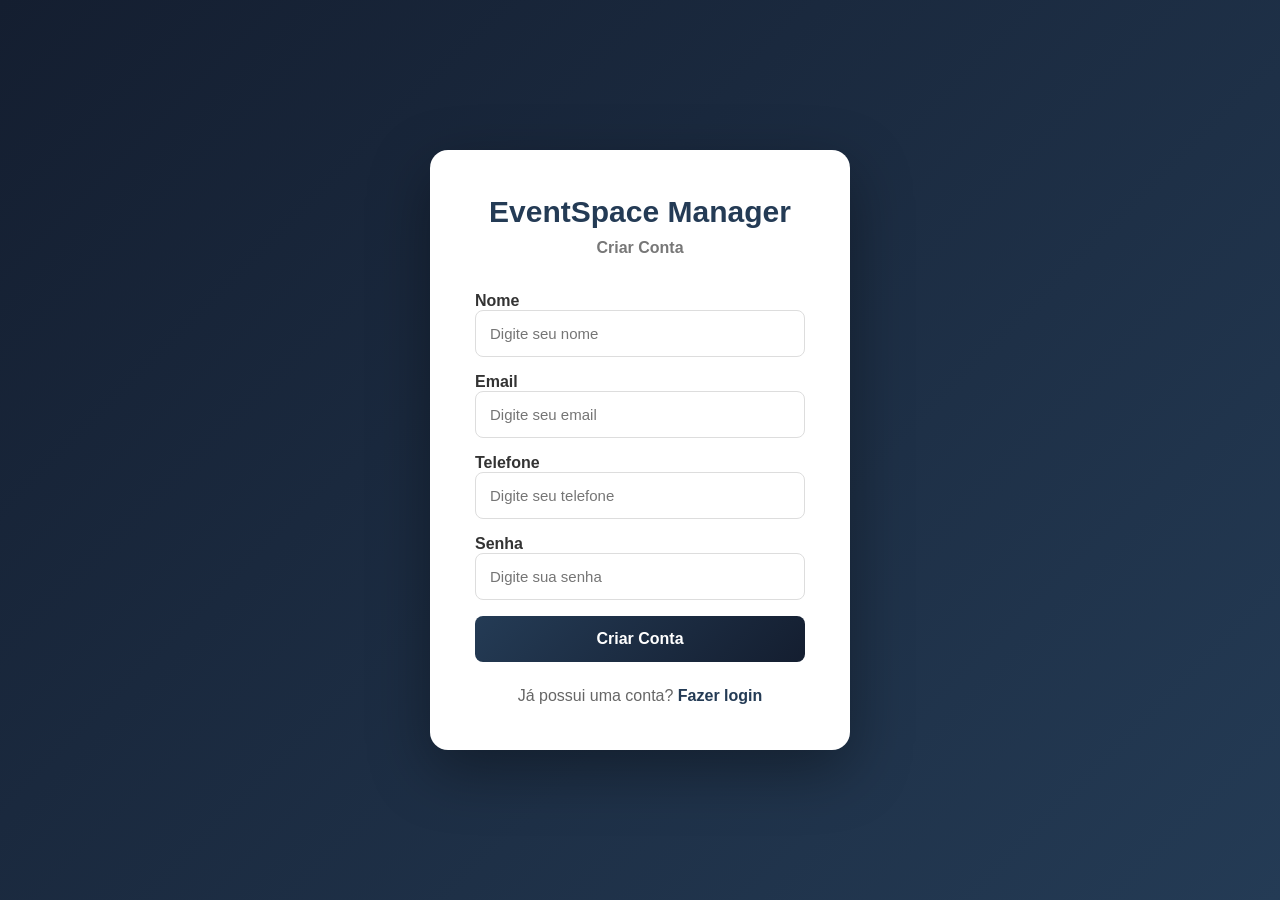
==== EventSpace/frontend/espaco-eventos-front (Cópia)/cadastro.html @ 8b496ed2 "update do prototipo" ====
<!DOCTYPE html>
<html lang="pt-BR">

<head>

    <meta charset="UTF-8">

    <meta
        name="viewport"
        content="width=device-width, initial-scale=1.0"
    >

    <title>Cadastro - EventSpace Manager</title>

    <link
        rel="stylesheet"
        href="css/style.css"
    >

</head>

<body>

<main class="container">

    <div class="login-container">

        <h1>EventSpace Manager</h1>

        <h2 class="subtitulo">Criar Conta</h2>

        <form id="formCadastro">

            <div class="input-group">

                <label for="nome">
                    Nome
                </label>

                <input
                    type="text"
                    id="nome"
                    placeholder="Digite seu nome"
                    required
                >

            </div>


            <div class="input-group">

                <label for="email">
                    Email
                </label>

                <input
                    type="email"
                    id="email"
                    placeholder="Digite seu email"
                    required
                >

            </div>


            <div class="input-group">

                <label for="telefone">
                    Telefone
                </label>

                <input
                    type="text"
                    id="telefone"
                    placeholder="Digite seu telefone"
                    required
                >

            </div>


            <div class="input-group">

                <label for="senha">
                    Senha
                </label>

                <input
                    type="password"
                    id="senha"
                    placeholder="Digite sua senha"
                    required
                >

            </div>


            <button type="submit">

                Criar Conta

            </button>

        </form>


        <p class="cadastro">

            Já possui uma conta?

            <a href="index.html">

                Fazer login

            </a>

        </p>

    </div>

</main>


<script src="js/cadastro.js"></script>

</body>

</html>
---- EventSpace/frontend/espaco-eventos-front (Cópia)/css/style.css ----
/* =========================================
   CONFIGURAÇÕES GERAIS
========================================= */

* {
    margin: 0;
    padding: 0;
    box-sizing: border-box;
}


body {
    font-family: Arial, sans-serif;

    min-height: 100vh;

    background:
            linear-gradient(
                    135deg,
                    #141e30,
                    #243b55
            );

    display: flex;

    justify-content: center;

    align-items: center;
}


/* =========================================
   CONTAINER PRINCIPAL
========================================= */

.container {

    width: 100%;

    min-height: 100vh;

    display: flex;

    justify-content: center;

    align-items: center;

    padding: 20px;
}


/* =========================================
   CAIXA DE LOGIN
========================================= */

.login-container {

    width: 100%;

    max-width: 420px;

    background: white;

    padding: 45px;

    border-radius: 18px;

    box-shadow:
            0 20px 60px
            rgba(0, 0, 0, 0.35);
}


/* =========================================
   TÍTULO
========================================= */

.login-container h1 {

    text-align: center;

    color: #243b55;

    font-size: 30px;

    margin-bottom: 10px;
}


.subtitulo {

    text-align: center;

    color: #777;

    margin-bottom: 35px;

    font-size: 16px;
}


/* =========================================
   CAMPOS
========================================= */

.campo {

    display: flex;

    flex-direction: column;

    margin-bottom: 22px;
}


.campo label {

    margin-bottom: 8px;

    font-weight: bold;

    color: #333;
}


.campo input {

    width: 100%;

    padding: 14px;

    border:

            1px solid #ddd;

    border-radius: 8px;

    font-size: 15px;

    outline: none;

    transition: 0.3s;
}


/* Efeito ao clicar no campo */

.campo input:focus {

    border-color: #243b55;

    box-shadow:

            0 0 0 3px
            rgba(36, 59, 85, 0.15);
}

form#formCadastro input {

    width: 100%;

    padding: 14px;

    border:

            1px solid #ddd;

    border-radius: 8px;

    font-size: 15px;

    outline: none;

    transition: 0.3s;
}

form#formCadastro label{

    margin-bottom: 8px;

    font-weight: bold;

    color: #333;
}

form#formCadastro {

    display: flex;

    flex-direction: column;

    gap: 16px;

    margin-bottom: 22px;
}











/* =========================================
   BOTÃO
========================================= */

button {

    width: 100%;

    padding: 14px;

    border: none;

    border-radius: 8px;

    background:

            linear-gradient(
                    135deg,
                    #243b55,
                    #141e30
            );

    color: white;

    font-size: 16px;

    font-weight: bold;

    cursor: pointer;

    transition: 0.3s;
}


button:hover {

    transform: translateY(-2px);

    box-shadow:

            0 10px 20px
            rgba(0, 0, 0, 0.2);
}


button:active {

    transform: translateY(0);
}


/* =========================================
   CADASTRO
========================================= */

.cadastro {

    text-align: center;

    margin-top: 25px;

    color: #666;
}


.cadastro a {

    color: #243b55;

    font-weight: bold;

    text-decoration: none;
}


.cadastro a:hover {

    text-decoration: underline;
}


/* =========================================
   RESPONSIVIDADE
========================================= */

@media (max-width: 500px) {

    .login-container {

        padding: 30px 25px;

    }


    .login-container h1 {

        font-size: 25px;

    }

}

body#dashboard{
    font-family: Arial, sans-serif;

    min-height: 100vh;

    background:white;

    display: flex;

    justify-content: center;

    align-items: flex-start;

    
    
}



main#painelTopo{
    background:
            linear-gradient(
                    135deg,
                    #141e30,
                    #243b55
            );
    padding: 16px;
    text-align: center;
    width: 100%;
    height: 75px;
    color: white;
}

main#painelLat{
    background-image: linear-gradient(#243b55,#141e30);
 
    position: fixed;
    left: 0;
    height: 100vh;
    width: 75px;
}

.menu{
    align-items: center;
    justify-content: center;
    width: 75px;
    height: 75px;
    display: flex;
    
}

.imgs{

    width: 60%;
    height: auto;
}

.config{
    align-items: center;
    justify-content: center;
    width: 75px;
    height: 75px;
    display: flex;
    
}

.imgConfig{
    width: 45%;
    height: auto;
}
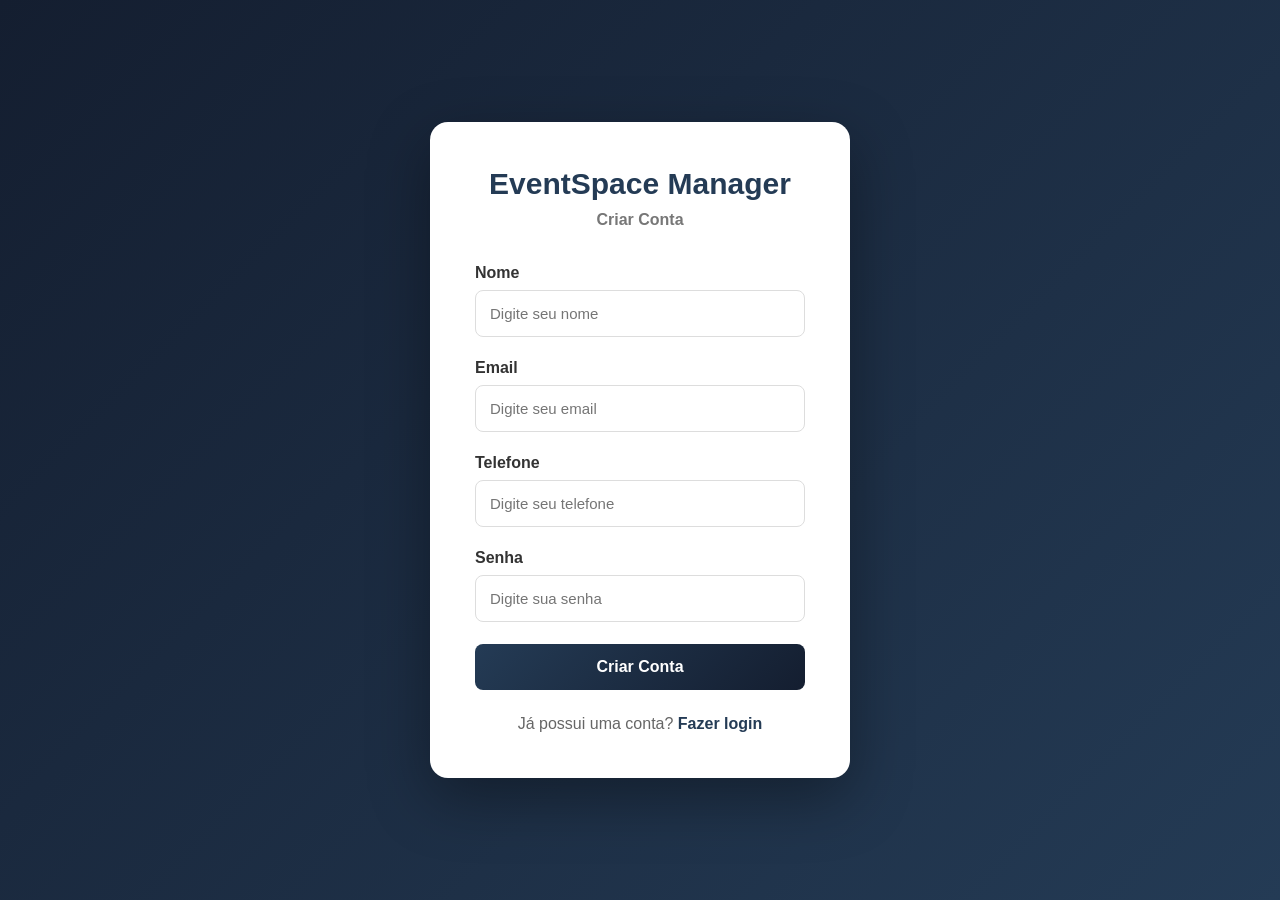
==== commit fd420517: "dashboard primeria pagina com anuncios" ====
--- a/EventSpace/frontend/espaco-eventos-front (Cópia)/cadastro.html
+++ b/EventSpace/frontend/espaco-eventos-front (Cópia)/cadastro.html
@@ -19,9 +19,9 @@
 
 </head>
 
-<body>
+<body class="areaprincipal">
 
-<main class="container">
+<div class="container">
 
     <div class="login-container">
 
@@ -31,7 +31,7 @@
 
         <form id="formCadastro">
 
-            <div class="input-group">
+            <div class="campo">
 
                 <label for="nome">
                     Nome
@@ -47,7 +47,7 @@
             </div>
 
 
-            <div class="input-group">
+            <div class="campo">
 
                 <label for="email">
                     Email
@@ -63,7 +63,7 @@
             </div>
 
 
-            <div class="input-group">
+            <div class="campo">
 
                 <label for="telefone">
                     Telefone
@@ -79,7 +79,7 @@
             </div>
 
 
-            <div class="input-group">
+            <div class="campo">
 
                 <label for="senha">
                     Senha
@@ -95,7 +95,7 @@
             </div>
 
 
-            <button type="submit">
+            <button type="submit" class="logincadastro">
 
                 Criar Conta
 
@@ -118,7 +118,7 @@
 
     </div>
 
-</main>
+</div>
 
 
 <script src="js/cadastro.js"></script>
--- a/EventSpace/frontend/espaco-eventos-front (Cópia)/css/style.css
+++ b/EventSpace/frontend/espaco-eventos-front (Cópia)/css/style.css
@@ -9,12 +9,12 @@
 }
 
 
-body {
+body{
     font-family: Arial, sans-serif;
 
     min-height: 100vh;
 
-    background:
+    background-image:
             linear-gradient(
                     135deg,
                     #141e30,
@@ -155,60 +155,12 @@
             rgba(36, 59, 85, 0.15);
 }
 
-form#formCadastro input {
-
-    width: 100%;
-
-    padding: 14px;
-
-    border:
-
-            1px solid #ddd;
-
-    border-radius: 8px;
-
-    font-size: 15px;
-
-    outline: none;
-
-    transition: 0.3s;
-}
-
-form#formCadastro label{
-
-    margin-bottom: 8px;
-
-    font-weight: bold;
-
-    color: #333;
-}
-
-form#formCadastro {
-
-    display: flex;
-
-    flex-direction: column;
-
-    gap: 16px;
-
-    margin-bottom: 22px;
-}
-
-
-
-
-
-
-
-
-
-
 
 /* =========================================
    BOTÃO
 ========================================= */
 
-button {
+button.logincadastro {
 
     width: 100%;
 
@@ -306,73 +258,85 @@
 
 }
 
-body#dashboard{
-    font-family: Arial, sans-serif;
-
-    min-height: 100vh;
-
-    background:white;
-
-    display: flex;
-
+/* =========================================
+   Dashboard
+========================================= */
+
+.Dashboard{
+
+    width: 85%;
+    height: 85vh;
+    box-sizing: border-box;
+    display: grid;
+    grid-template-columns: repeat(3, 1fr);
+    align-items: center;
+    justify-items: center;
+
+}
+
+.painel{
+
+    background: rgba(255,255,255,0.15);
+    backdrop-filter: blur(10px);
+    box-shadow: 0 8px 32px 0 rgba(0, 0, 0, 0.37);
+    border: 1px solid rgba(255, 255, 255, 0.15);
+    border-radius: 12px;
+    width: 450px;
+    height: 250px;
+    box-sizing: border-box;
+    place-content: center;
+    place-items: center;
+    display: flex;
+
+}
+
+.painel img{
+    object-fit: cover;
+    object-position: center;
+    width: 100%;
+    height: 100%;
+    border-radius: 12px;
+
+}
+
+.menu{
+
+    box-sizing: border-box;
+    display: flex;
     justify-content: center;
-
-    align-items: flex-start;
-
-    
-    
-}
-
-
-
-main#painelTopo{
-    background:
-            linear-gradient(
-                    135deg,
-                    #141e30,
-                    #243b55
-            );
-    padding: 16px;
-    text-align: center;
-    width: 100%;
-    height: 75px;
-    color: white;
-}
-
-main#painelLat{
-    background-image: linear-gradient(#243b55,#141e30);
- 
-    position: fixed;
-    left: 0;
-    height: 100vh;
-    width: 75px;
-}
-
-.menu{
+    place-items: center;
+    position: absolute;
+    z-index: 10;
+    top: 7px;
+
+    width: 85%;
+    height: 5vh;
+}
+
+.btnmenu{
+
+    display: inline-flex;
     align-items: center;
     justify-content: center;
-    width: 75px;
-    height: 75px;
-    display: flex;
+    padding: 10px 28px;
+    font-size: 15px;
+    font-family: sans-serif;
+    color: #8b9bb4; /* Cor do texto quando inativo */
+    text-decoration: none;
+    border-radius: 10px; /* Arredondamento */
+}
+
+.btnmenu a {
+
+    text-decoration: none;
+    color: #ddd;
+
+}
+
+.btnmenu.active{
+
+    color: #ffffff;
+    background-color: rgba(0, 0, 0, 0.3);
     
-}
-
-.imgs{
-
-    width: 60%;
-    height: auto;
-}
-
-.config{
-    align-items: center;
-    justify-content: center;
-    width: 75px;
-    height: 75px;
-    display: flex;
-    
-}
-
-.imgConfig{
-    width: 45%;
-    height: auto;
+
 }
